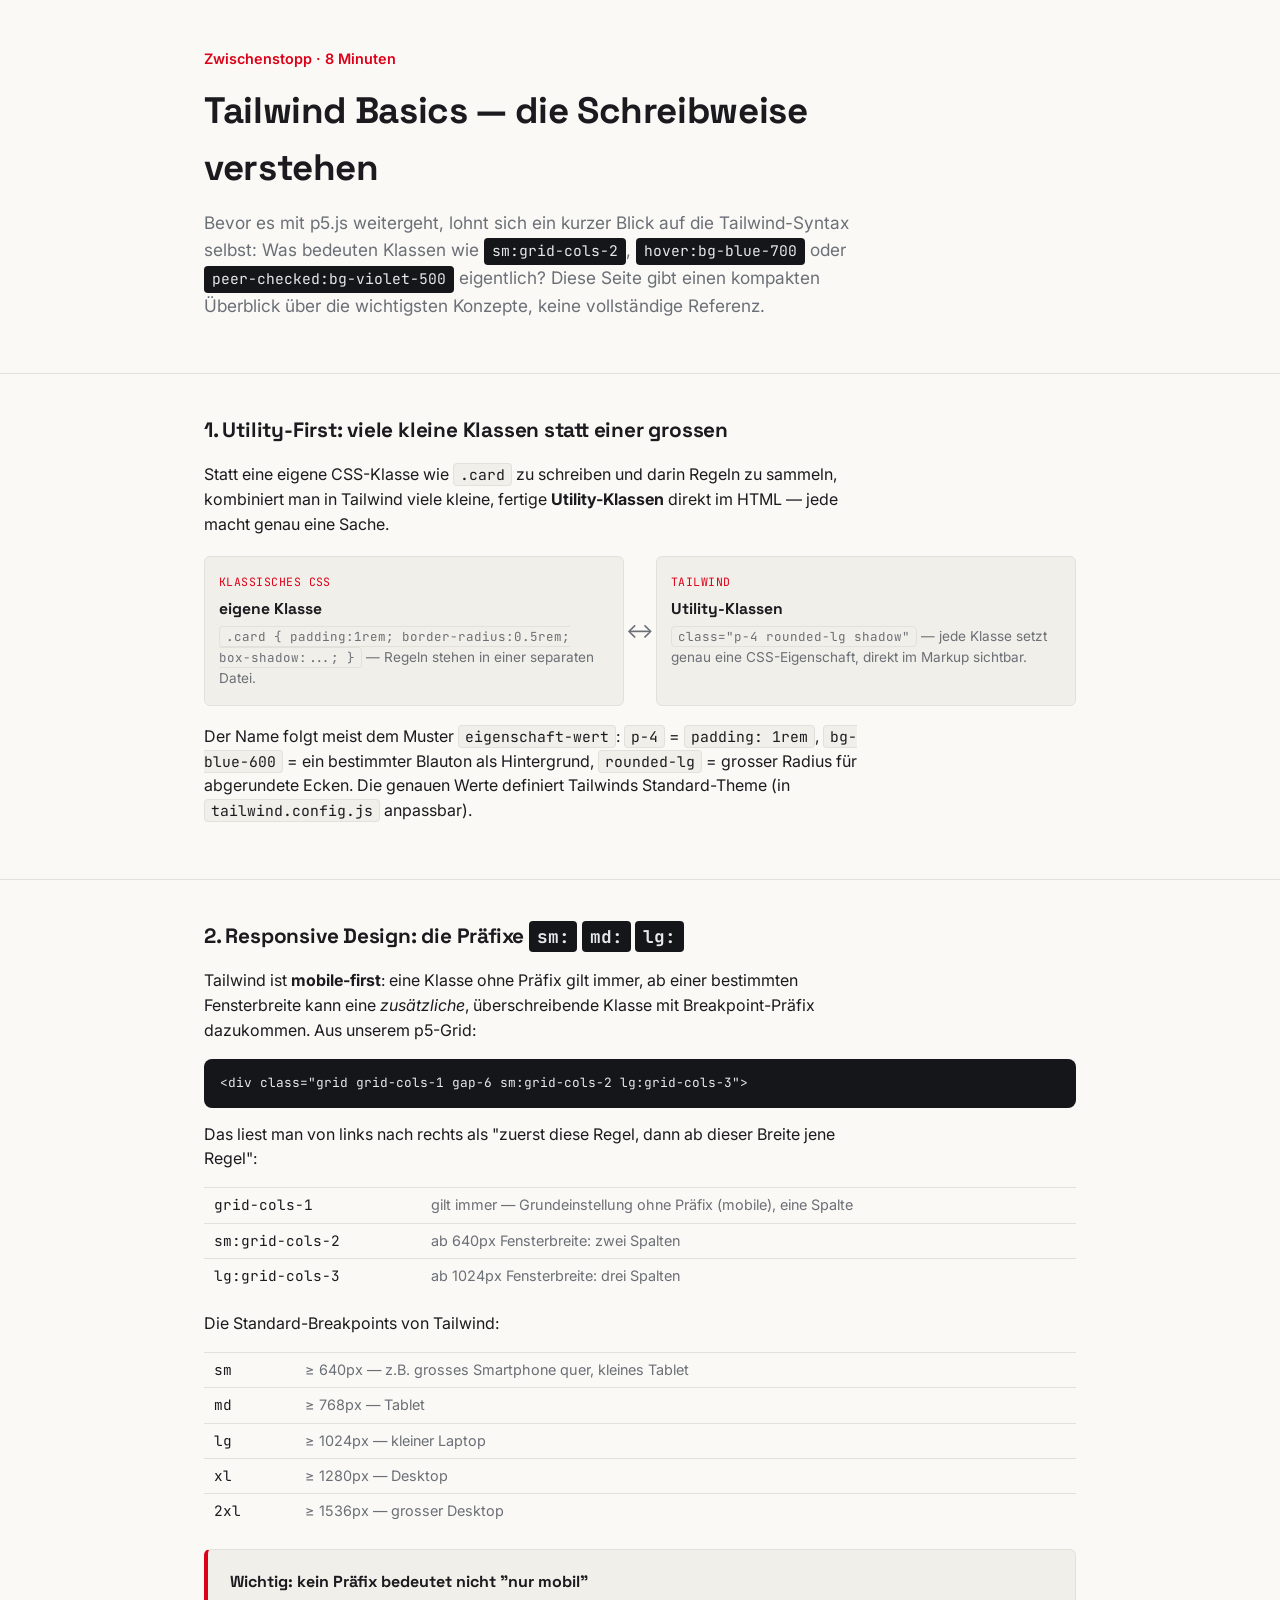
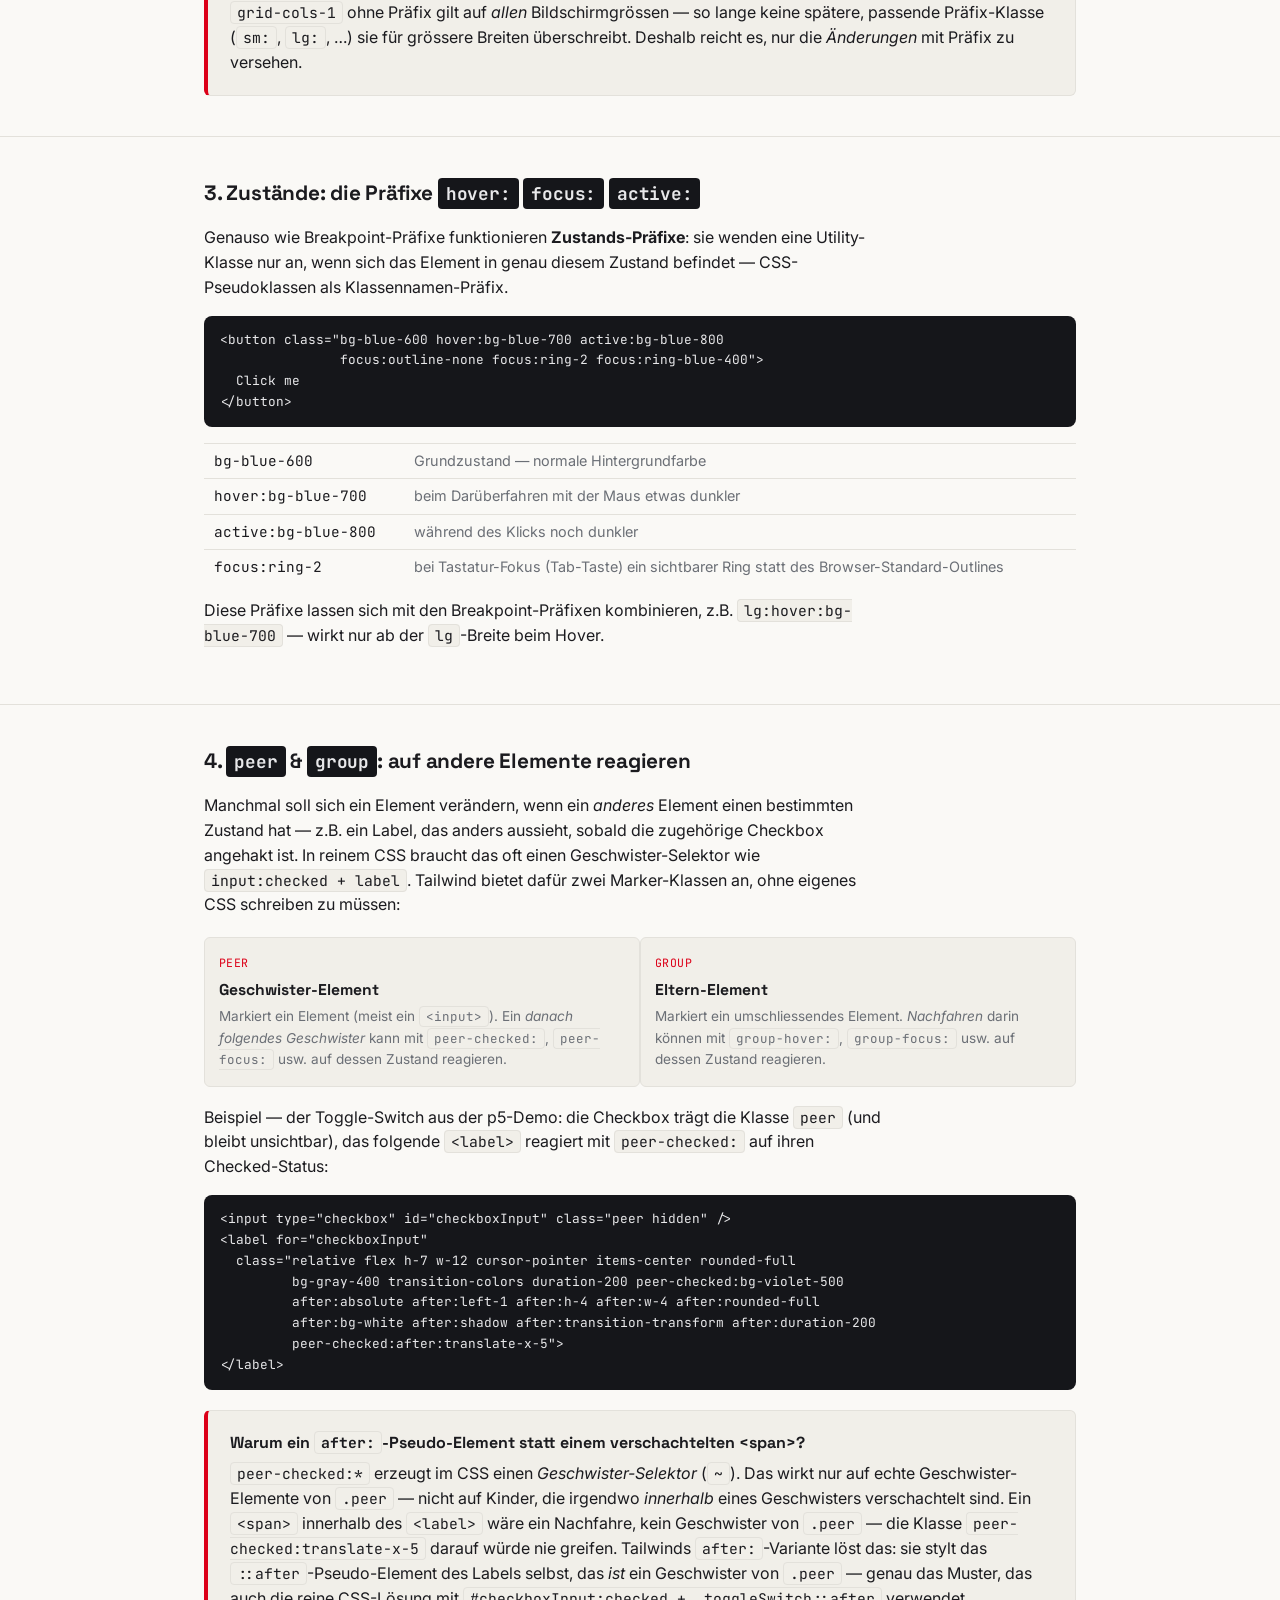
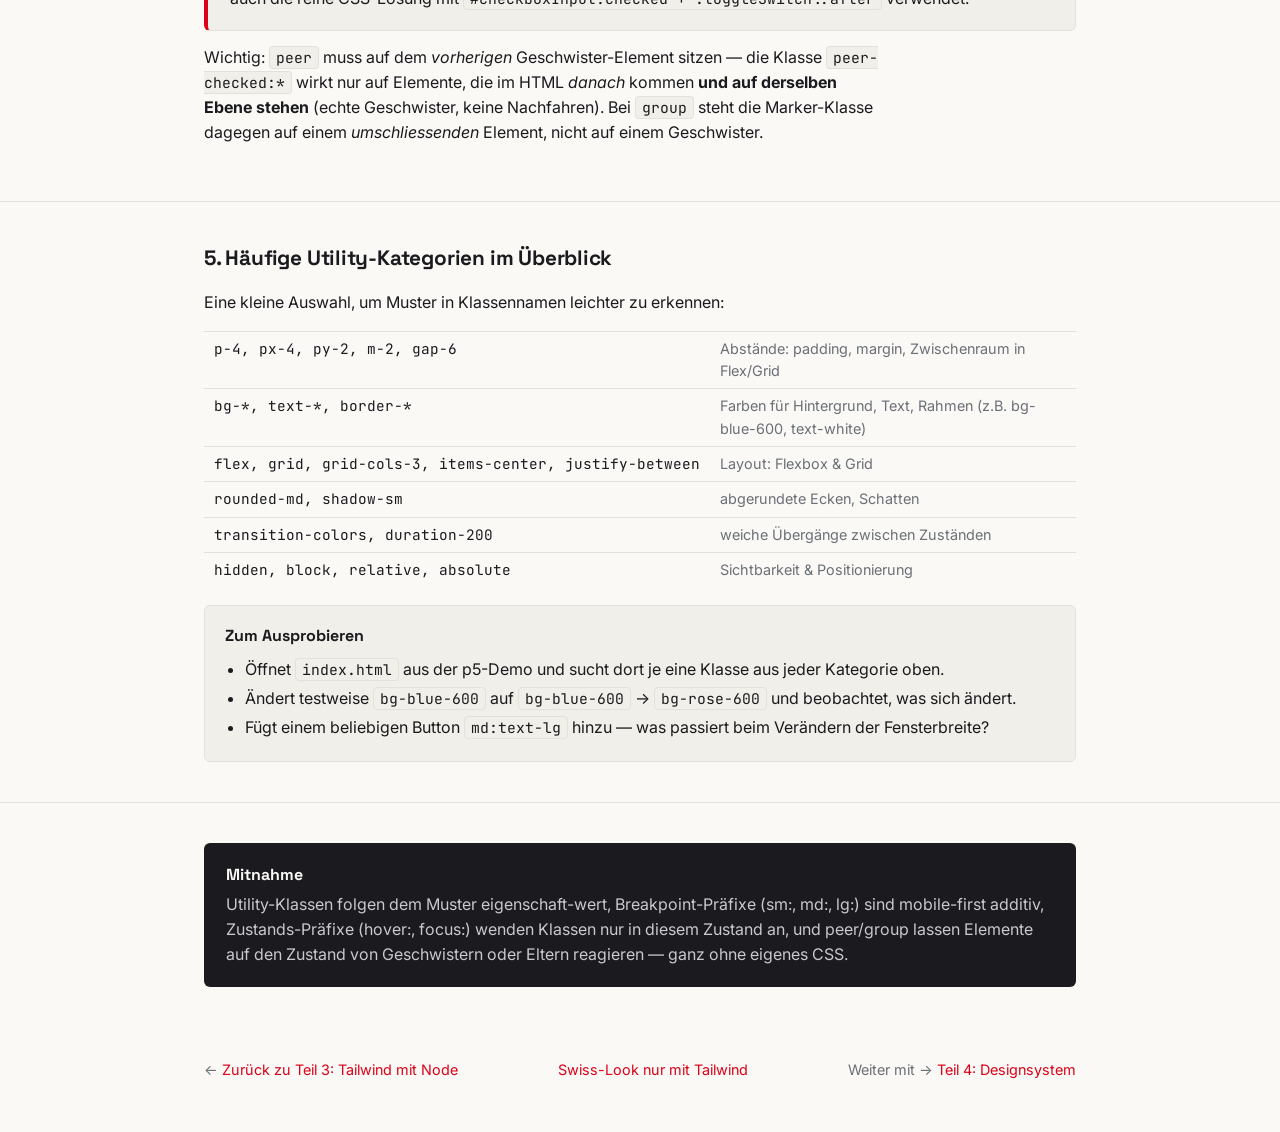
==== basic-tailwind.html @ 21e4cad6 "workshop teil3 tailwind-node" ====
<!DOCTYPE html>
<html lang="de">
<head>
<meta charset="UTF-8" />
<meta name="viewport" content="width=device-width, initial-scale=1.0" />
<title>Tailwind Basics – Konzepte auf einen Blick</title>
<style>
  @import url('https://fonts.googleapis.com/css2?family=Space+Grotesk:wght@500;700&family=Inter:wght@400;500;600&family=JetBrains+Mono:wght@400;500&display=swap');

  :root{
    --ink:#1b1b1f;
    --paper:#faf9f6;
    --muted:#6b6f76;
    --line:#e3e1db;
    --accent:#dc0018;
    --panel:#f1efe9;
    --code-bg:#15161a;
    --code-ink:#e8e8ea;
  }
  *{box-sizing:border-box;}
  html,body{margin:0;padding:0;}
  body{
    background:var(--paper);
    color:var(--ink);
    font-family:'Inter',system-ui,sans-serif;
    line-height:1.55;
    -webkit-font-smoothing:antialiased;
  }
  h1,h2,h3{
    font-family:'Space Grotesk',system-ui,sans-serif;
    font-weight:700;
    margin:0;
    letter-spacing:-0.01em;
  }
  code,.mono{font-family:'JetBrains Mono',ui-monospace,monospace;}
  .wrap{max-width:920px;margin:0 auto;padding:0 24px;}

  header.hero{border-bottom:1px solid var(--line); padding:48px 0 36px;}
  .kicker{color:var(--accent); font-weight:600; font-size:0.9rem; margin-bottom:12px;}
  h1{font-size:clamp(1.8rem, 3.4vw, 2.3rem); max-width:26ch;}
  .lead{margin-top:14px; font-size:1.08rem; color:var(--muted); max-width:62ch;}

  section{padding:40px 0; border-bottom:1px solid var(--line);}
  section:last-of-type{border-bottom:none;}
  h2{font-size:1.3rem; margin-bottom:14px;}
  p{max-width:68ch;}

  .inline-code{
    background:var(--panel);
    border:1px solid var(--line);
    border-radius:4px;
    padding:1px 6px;
    font-size:0.92em;
  }

  /* Pipeline / architecture diagram */
  .pipeline{
    display:flex;
    flex-wrap:wrap;
    align-items:stretch;
    gap:0;
    margin-top:20px;
  }
  .pipe-box{
    flex:1 1 150px;
    background:var(--panel);
    border:1px solid var(--line);
    border-radius:6px;
    padding:16px 14px;
  }
  .pipe-box .k{
    font-family:'JetBrains Mono',monospace;
    font-size:0.72rem;
    color:var(--accent);
    text-transform:uppercase;
    letter-spacing:0.04em;
    margin-bottom:6px;
    display:block;
  }
  .pipe-box strong{display:block; font-family:'Space Grotesk',sans-serif; font-size:0.98rem; margin-bottom:4px;}
  .pipe-box p{margin:0; font-size:0.85rem; color:var(--muted); max-width:none;}
  .pipe-arrow{
    display:flex; align-items:center; justify-content:center;
    flex:0 0 32px;
    color:var(--muted);
    font-size:1.3rem;
  }
  @media (max-width: 700px){
    .pipeline{flex-direction:column;}
    .pipe-arrow{transform:rotate(90deg); flex:0 0 24px;}
  }

  .watcher-box{
    display:flex;
    gap:16px;
    background:var(--panel);
    border:1px solid var(--line);
    border-left:4px solid var(--accent);
    border-radius:6px;
    padding:20px 22px;
    margin-top:20px;
  }
  .watcher-box .q{font-family:'Space Grotesk',sans-serif; font-weight:700; margin-bottom:6px;}
  .watcher-box p{margin:0; max-width:none;}

  .steps-setup{
    display:flex;
    flex-direction:column;
    gap:0;
    margin-top:20px;
  }
  .setup-item{
    display:grid;
    grid-template-columns:36px 1fr;
    gap:16px;
    padding:18px 0;
    border-top:1px solid var(--line);
  }
  .setup-item:first-child{border-top:none; padding-top:6px;}
  .setup-item .num{
    font-family:'Space Grotesk',sans-serif;
    font-weight:700;
    font-size:1.1rem;
    color:var(--accent);
  }
  .setup-item h4{font-family:'Space Grotesk',sans-serif; font-size:1rem; margin-bottom:8px;}
  .setup-item p{margin:0 0 8px; color:var(--muted); font-size:0.95rem;}

  .cmd{
    background:var(--code-bg);
    border-radius:4px;
    padding:12px 14px;
    font-size:0.85rem;
    color:var(--code-ink);
    display:flex;
    justify-content:space-between;
    align-items:center;
    gap:12px;
    overflow-x:auto;
  }
  .cmd + .cmd{margin-top:6px;}
  .cmd code{color:var(--code-ink); white-space:pre;}
  .copy-btn{
    background:transparent;
    border:1px solid #555;
    color:#ddd;
    border-radius:4px;
    padding:4px 10px;
    font-size:0.75rem;
    font-family:'Inter',sans-serif;
    cursor:pointer;
    flex-shrink:0;
  }
  .copy-btn:hover{border-color:#888; color:#fff;}
  .copy-btn.copied{border-color:var(--accent); color:var(--accent);}

  pre.file{
    background:var(--code-bg);
    color:var(--code-ink);
    padding:14px 16px;
    border-radius:8px;
    font-size:0.8rem;
    overflow-x:auto;
    margin:8px 0 0;
  }
  .file-label{
    font-family:'JetBrains Mono',monospace;
    font-size:0.78rem;
    color:var(--muted);
    margin-top:16px;
    margin-bottom:2px;
  }

  table.tree{border-collapse:collapse; width:100%; margin-top:16px; font-size:0.9rem;}
  table.tree td{padding:6px 10px; border-top:1px solid var(--line); vertical-align:top;}
  table.tree td:first-child{font-family:'JetBrains Mono',monospace; white-space:nowrap; color:var(--ink);}
  table.tree td:last-child{color:var(--muted);}

  .task{
    background:var(--panel); border:1px solid var(--line); border-radius:6px;
    padding:18px 20px; margin-top:18px;
  }
  .task strong{display:block; margin-bottom:6px; font-family:'Space Grotesk',sans-serif;}
  .task ul{margin:8px 0 0; padding-left:20px;}
  .task li{margin-bottom:4px;}

  .takeaway{background:var(--ink); color:var(--paper); border-radius:6px; padding:20px 22px;}
  .takeaway strong{color:var(--paper); font-family:'Space Grotesk',sans-serif; display:block; margin-bottom:4px;}
  .takeaway span{color:#c9c9cc;}

  footer{padding:32px 0 64px; color:var(--muted); font-size:0.9rem;}
  footer a{color:var(--accent); text-decoration:none;}

  /* Anchor classes on this page */
  .anchor-chip{
    display:inline-block;
    background:var(--code-bg);
    color:var(--code-ink);
    border-radius:4px;
    padding:2px 8px;
    font-family:'JetBrains Mono',monospace;
    font-size:0.85em;
  }
</style>
</head>
<body>

<header class="hero">
  <div class="wrap">
    <div class="kicker">Zwischenstopp · 8 Minuten</div>
    <h1>Tailwind Basics — die Schreibweise verstehen</h1>
    <p class="lead">
      Bevor es mit p5.js weitergeht, lohnt sich ein kurzer Blick auf die
      Tailwind-Syntax selbst: Was bedeuten Klassen wie
      <span class="anchor-chip">sm:grid-cols-2</span>,
      <span class="anchor-chip">hover:bg-blue-700</span> oder
      <span class="anchor-chip">peer-checked:bg-violet-500</span> eigentlich?
      Diese Seite gibt einen kompakten Überblick über die wichtigsten
      Konzepte, keine vollständige Referenz.
    </p>
  </div>
</header>

<section>
  <div class="wrap">
    <h2>1. Utility-First: viele kleine Klassen statt einer grossen</h2>
    <p>
      Statt eine eigene CSS-Klasse wie <code class="inline-code">.card</code>
      zu schreiben und darin Regeln zu sammeln, kombiniert man in Tailwind
      viele kleine, fertige <strong>Utility-Klassen</strong> direkt im
      HTML — jede macht genau eine Sache.
    </p>

    <div class="pipeline">
      <div class="pipe-box">
        <span class="k">Klassisches CSS</span>
        <strong>eigene Klasse</strong>
        <p><code class="inline-code">.card { padding:1rem; border-radius:0.5rem; box-shadow:...; }</code> — Regeln stehen in einer separaten Datei.</p>
      </div>
      <div class="pipe-arrow">↔</div>
      <div class="pipe-box">
        <span class="k">Tailwind</span>
        <strong>Utility-Klassen</strong>
        <p><code class="inline-code">class="p-4 rounded-lg shadow"</code> — jede Klasse setzt genau eine CSS-Eigenschaft, direkt im Markup sichtbar.</p>
      </div>
    </div>

    <p style="margin-top:18px;">
      Der Name folgt meist dem Muster <code class="inline-code">eigenschaft-wert</code>:
      <code class="inline-code">p-4</code> = <code class="inline-code">padding: 1rem</code>,
      <code class="inline-code">bg-blue-600</code> = ein bestimmter Blauton als Hintergrund,
      <code class="inline-code">rounded-lg</code> = grosser Radius für abgerundete Ecken.
      Die genauen Werte definiert Tailwinds Standard-Theme (in
      <code class="inline-code">tailwind.config.js</code> anpassbar).
    </p>
  </div>
</section>

<section>
  <div class="wrap">
    <h2>2. Responsive Design: die Präfixe <span class="anchor-chip">sm:</span> <span class="anchor-chip">md:</span> <span class="anchor-chip">lg:</span></h2>
    <p>
      Tailwind ist <strong>mobile-first</strong>: eine Klasse ohne Präfix gilt
      immer, ab einer bestimmten Fensterbreite kann eine
      <em>zusätzliche</em>, überschreibende Klasse mit Breakpoint-Präfix
      dazukommen. Aus unserem p5-Grid:
    </p>

    <pre class="file"><code>&lt;div class="grid grid-cols-1 gap-6 sm:grid-cols-2 lg:grid-cols-3"&gt;</code></pre>

    <p style="margin-top:14px;">
      Das liest man von links nach rechts als "zuerst diese Regel, dann ab
      dieser Breite jene Regel":
    </p>

    <table class="tree">
      <tr><td>grid-cols-1</td><td>gilt immer — Grundeinstellung ohne Präfix (mobile), eine Spalte</td></tr>
      <tr><td>sm:grid-cols-2</td><td>ab 640px Fensterbreite: zwei Spalten</td></tr>
      <tr><td>lg:grid-cols-3</td><td>ab 1024px Fensterbreite: drei Spalten</td></tr>
    </table>

    <p style="margin-top:18px;">Die Standard-Breakpoints von Tailwind:</p>
    <table class="tree">
      <tr><td>sm</td><td>≥ 640px — z.B. grosses Smartphone quer, kleines Tablet</td></tr>
      <tr><td>md</td><td>≥ 768px — Tablet</td></tr>
      <tr><td>lg</td><td>≥ 1024px — kleiner Laptop</td></tr>
      <tr><td>xl</td><td>≥ 1280px — Desktop</td></tr>
      <tr><td>2xl</td><td>≥ 1536px — grosser Desktop</td></tr>
    </table>

    <div class="watcher-box">
      <div>
        <p class="q">Wichtig: kein Präfix bedeutet nicht "nur mobil"</p>
        <p>
          <code class="inline-code">grid-cols-1</code> ohne Präfix gilt auf
          <em>allen</em> Bildschirmgrössen — so lange keine spätere,
          passende Präfix-Klasse (<code class="inline-code">sm:</code>,
          <code class="inline-code">lg:</code>, …) sie für grössere
          Breiten überschreibt. Deshalb reicht es, nur die
          <em>Änderungen</em> mit Präfix zu versehen.
        </p>
      </div>
    </div>
  </div>
</section>

<section>
  <div class="wrap">
    <h2>3. Zustände: die Präfixe <span class="anchor-chip">hover:</span> <span class="anchor-chip">focus:</span> <span class="anchor-chip">active:</span></h2>
    <p>
      Genauso wie Breakpoint-Präfixe funktionieren <strong>Zustands-Präfixe</strong>:
      sie wenden eine Utility-Klasse nur an, wenn sich das Element in genau
      diesem Zustand befindet — CSS-Pseudoklassen als Klassennamen-Präfix.
    </p>

    <pre class="file"><code>&lt;button class="bg-blue-600 hover:bg-blue-700 active:bg-blue-800
               focus:outline-none focus:ring-2 focus:ring-blue-400"&gt;
  Click me
&lt;/button&gt;</code></pre>

    <table class="tree">
      <tr><td>bg-blue-600</td><td>Grundzustand — normale Hintergrundfarbe</td></tr>
      <tr><td>hover:bg-blue-700</td><td>beim Darüberfahren mit der Maus etwas dunkler</td></tr>
      <tr><td>active:bg-blue-800</td><td>während des Klicks noch dunkler</td></tr>
      <tr><td>focus:ring-2</td><td>bei Tastatur-Fokus (Tab-Taste) ein sichtbarer Ring statt des Browser-Standard-Outlines</td></tr>
    </table>

    <p style="margin-top:14px;">
      Diese Präfixe lassen sich mit den Breakpoint-Präfixen kombinieren, z.B.
      <code class="inline-code">lg:hover:bg-blue-700</code> — wirkt nur ab
      der <code class="inline-code">lg</code>-Breite beim Hover.
    </p>
  </div>
</section>

<section>
  <div class="wrap">
    <h2>4. <span class="anchor-chip">peer</span> &amp; <span class="anchor-chip">group</span>: auf andere Elemente reagieren</h2>
    <p>
      Manchmal soll sich ein Element verändern, wenn ein <em>anderes</em>
      Element einen bestimmten Zustand hat — z.B. ein Label, das anders
      aussieht, sobald die zugehörige Checkbox angehakt ist. In reinem CSS
      braucht das oft einen Geschwister-Selektor wie
      <code class="inline-code">input:checked + label</code>. Tailwind bietet
      dafür zwei Marker-Klassen an, ohne eigenes CSS schreiben zu müssen:
    </p>

    <div class="pipeline">
      <div class="pipe-box">
        <span class="k">peer</span>
        <strong>Geschwister-Element</strong>
        <p>Markiert ein Element (meist ein <code class="inline-code">&lt;input&gt;</code>). Ein <em>danach folgendes Geschwister</em> kann mit <code class="inline-code">peer-checked:</code>, <code class="inline-code">peer-focus:</code> usw. auf dessen Zustand reagieren.</p>
      </div>
      <div class="pipe-box">
        <span class="k">group</span>
        <strong>Eltern-Element</strong>
        <p>Markiert ein umschliessendes Element. <em>Nachfahren</em> darin können mit <code class="inline-code">group-hover:</code>, <code class="inline-code">group-focus:</code> usw. auf dessen Zustand reagieren.</p>
      </div>
    </div>

    <p style="margin-top:18px;">
      Beispiel — der Toggle-Switch aus der p5-Demo: die Checkbox trägt die
      Klasse <code class="inline-code">peer</code> (und bleibt unsichtbar),
      das folgende <code class="inline-code">&lt;label&gt;</code> reagiert
      mit <code class="inline-code">peer-checked:</code> auf ihren
      Checked-Status:
    </p>

    <pre class="file"><code>&lt;input type="checkbox" id="checkboxInput" class="peer hidden" /&gt;
&lt;label for="checkboxInput"
  class="relative flex h-7 w-12 cursor-pointer items-center rounded-full
         bg-gray-400 transition-colors duration-200 peer-checked:bg-violet-500
         after:absolute after:left-1 after:h-4 after:w-4 after:rounded-full
         after:bg-white after:shadow after:transition-transform after:duration-200
         peer-checked:after:translate-x-5"&gt;
&lt;/label&gt;</code></pre>

    <div class="watcher-box">
      <div>
        <p class="q">Warum ein <code class="inline-code">after:</code>-Pseudo-Element statt einem verschachtelten &lt;span&gt;?</p>
        <p>
          <code class="inline-code">peer-checked:*</code> erzeugt im CSS einen
          <em>Geschwister-Selektor</em> (<code class="inline-code">~</code>).
          Das wirkt nur auf echte Geschwister-Elemente von
          <code class="inline-code">.peer</code> — nicht auf Kinder, die
          irgendwo <em>innerhalb</em> eines Geschwisters verschachtelt sind.
          Ein <code class="inline-code">&lt;span&gt;</code> innerhalb des
          <code class="inline-code">&lt;label&gt;</code> wäre ein Nachfahre,
          kein Geschwister von <code class="inline-code">.peer</code> — die
          Klasse <code class="inline-code">peer-checked:translate-x-5</code>
          darauf würde nie greifen. Tailwinds
          <code class="inline-code">after:</code>-Variante löst das: sie
          stylt das <code class="inline-code">::after</code>-Pseudo-Element
          des Labels selbst, das <em>ist</em> ein Geschwister von
          <code class="inline-code">.peer</code> — genau das Muster, das
          auch die reine CSS-Lösung mit
          <code class="inline-code">#checkboxInput:checked + .toggleSwitch::after</code>
          verwendet.
        </p>
      </div>
    </div>

    <p style="margin-top:14px;">
      Wichtig: <code class="inline-code">peer</code> muss auf dem
      <em>vorherigen</em> Geschwister-Element sitzen — die Klasse
      <code class="inline-code">peer-checked:*</code> wirkt nur auf Elemente,
      die im HTML <em>danach</em> kommen <strong>und auf derselben Ebene
      stehen</strong> (echte Geschwister, keine Nachfahren). Bei
      <code class="inline-code">group</code> steht die Marker-Klasse dagegen
      auf einem <em>umschliessenden</em> Element, nicht auf einem
      Geschwister.
    </p>
  </div>
</section>

<section>
  <div class="wrap">
    <h2>5. Häufige Utility-Kategorien im Überblick</h2>
    <p>Eine kleine Auswahl, um Muster in Klassennamen leichter zu erkennen:</p>
    <table class="tree">
      <tr><td>p-4, px-4, py-2, m-2, gap-6</td><td>Abstände: padding, margin, Zwischenraum in Flex/Grid</td></tr>
      <tr><td>bg-*, text-*, border-*</td><td>Farben für Hintergrund, Text, Rahmen (z.B. bg-blue-600, text-white)</td></tr>
      <tr><td>flex, grid, grid-cols-3, items-center, justify-between</td><td>Layout: Flexbox &amp; Grid</td></tr>
      <tr><td>rounded-md, shadow-sm</td><td>abgerundete Ecken, Schatten</td></tr>
      <tr><td>transition-colors, duration-200</td><td>weiche Übergänge zwischen Zuständen</td></tr>
      <tr><td>hidden, block, relative, absolute</td><td>Sichtbarkeit &amp; Positionierung</td></tr>
    </table>

    <div class="task">
      <strong>Zum Ausprobieren</strong>
      <ul>
        <li>Öffnet <code class="inline-code">index.html</code> aus der p5-Demo und sucht dort je eine Klasse aus jeder Kategorie oben.</li>
        <li>Ändert testweise <code class="inline-code">bg-blue-600</code> auf <code class="inline-code">bg-blue-600</code> → <code class="inline-code">bg-rose-600</code> und beobachtet, was sich ändert.</li>
        <li>Fügt einem beliebigen Button <code class="inline-code">md:text-lg</code> hinzu — was passiert beim Verändern der Fensterbreite?</li>
      </ul>
    </div>
  </div>
</section>

<section>
  <div class="wrap">
    <div class="takeaway">
      <strong>Mitnahme</strong>
      <span>Utility-Klassen folgen dem Muster eigenschaft-wert, Breakpoint-Präfixe (sm:, md:, lg:) sind mobile-first additiv, Zustands-Präfixe (hover:, focus:) wenden Klassen nur in diesem Zustand an, und peer/group lassen Elemente auf den Zustand von Geschwistern oder Eltern reagieren — ganz ohne eigenes CSS.</span>
    </div>
  </div>
</section>

<footer>
  <div class="wrap" style="display:flex; justify-content:space-between; flex-wrap:wrap; gap:8px;">
    <span>← <a href="teil3-tailwind-mit-node.html">Zurück zu Teil 3: Tailwind mit Node</a></span>
    <span><a href="tailwind-swiss-look.html">Swiss-Look nur mit Tailwind</a></span>
    <span>Weiter mit → <a href="teil4-designsystem.html">Teil 4: Designsystem</a></span>
   </div>
</footer>

</body>
</html>
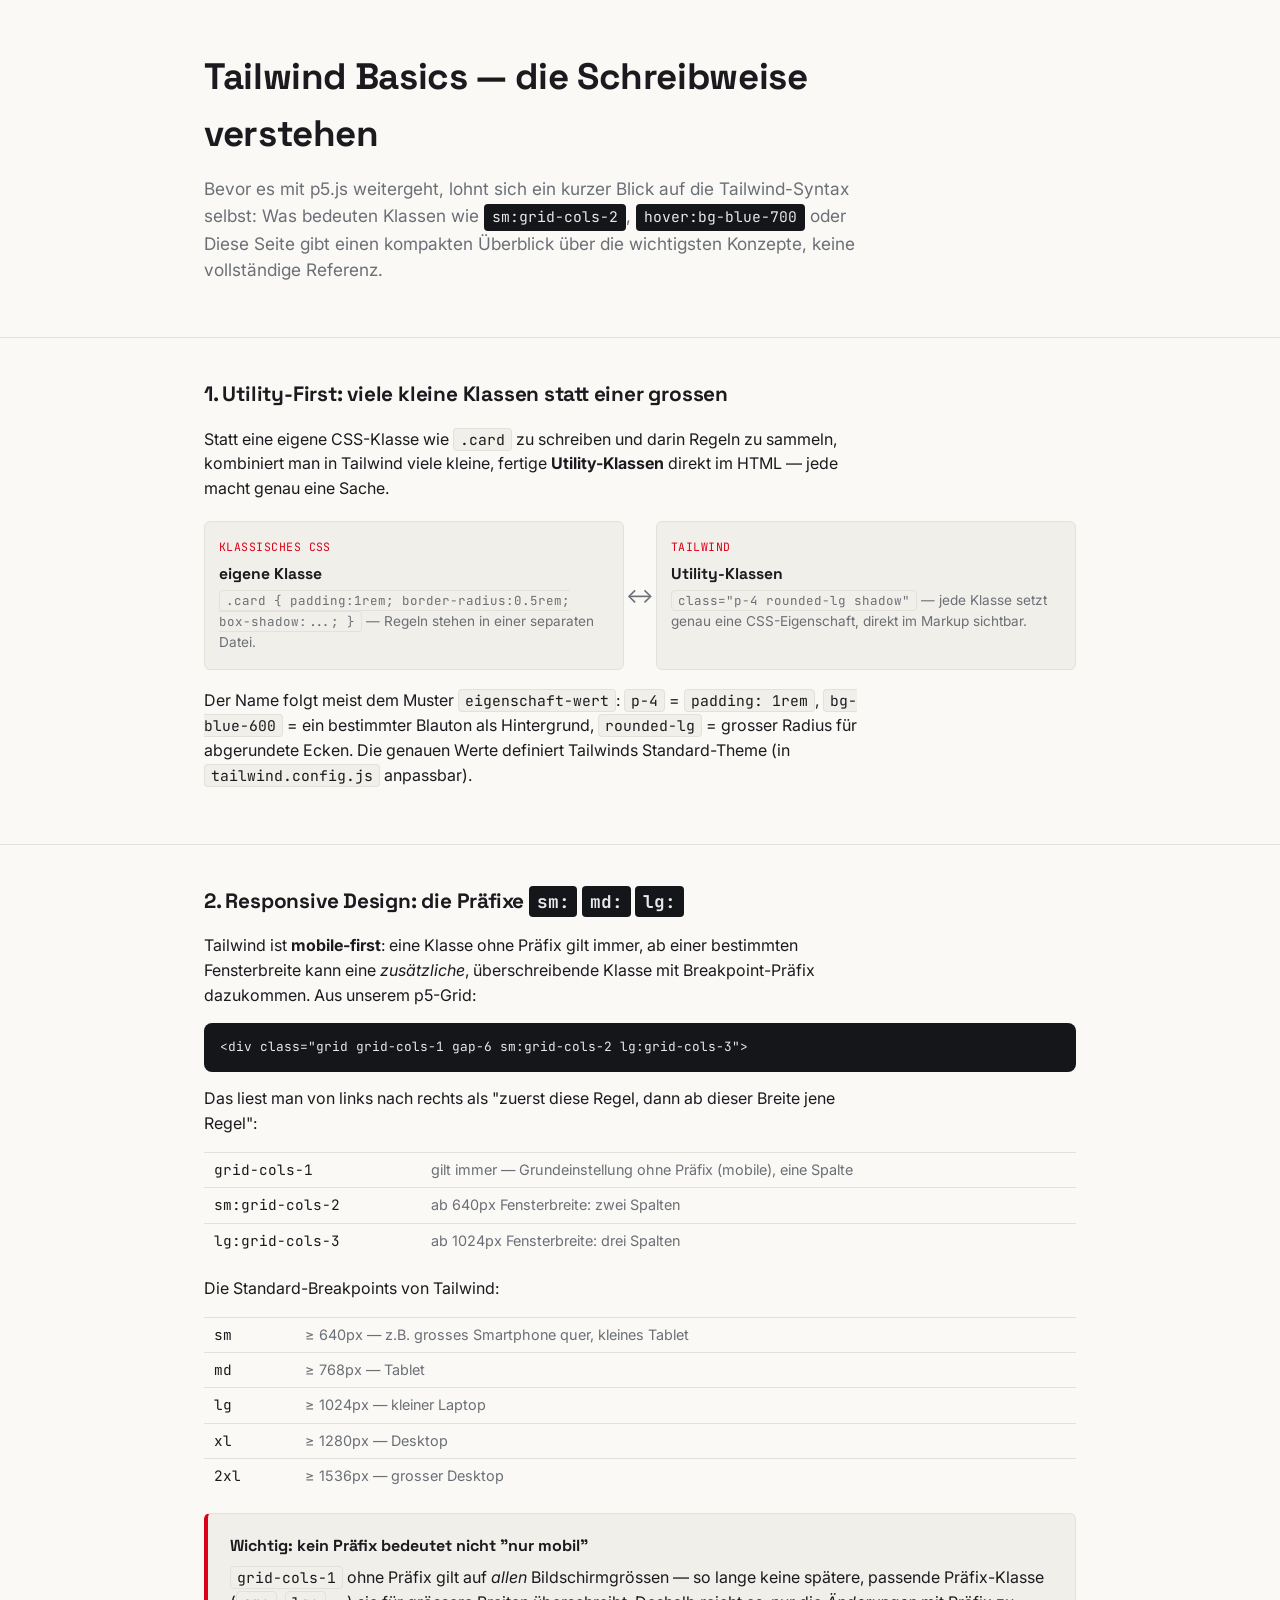
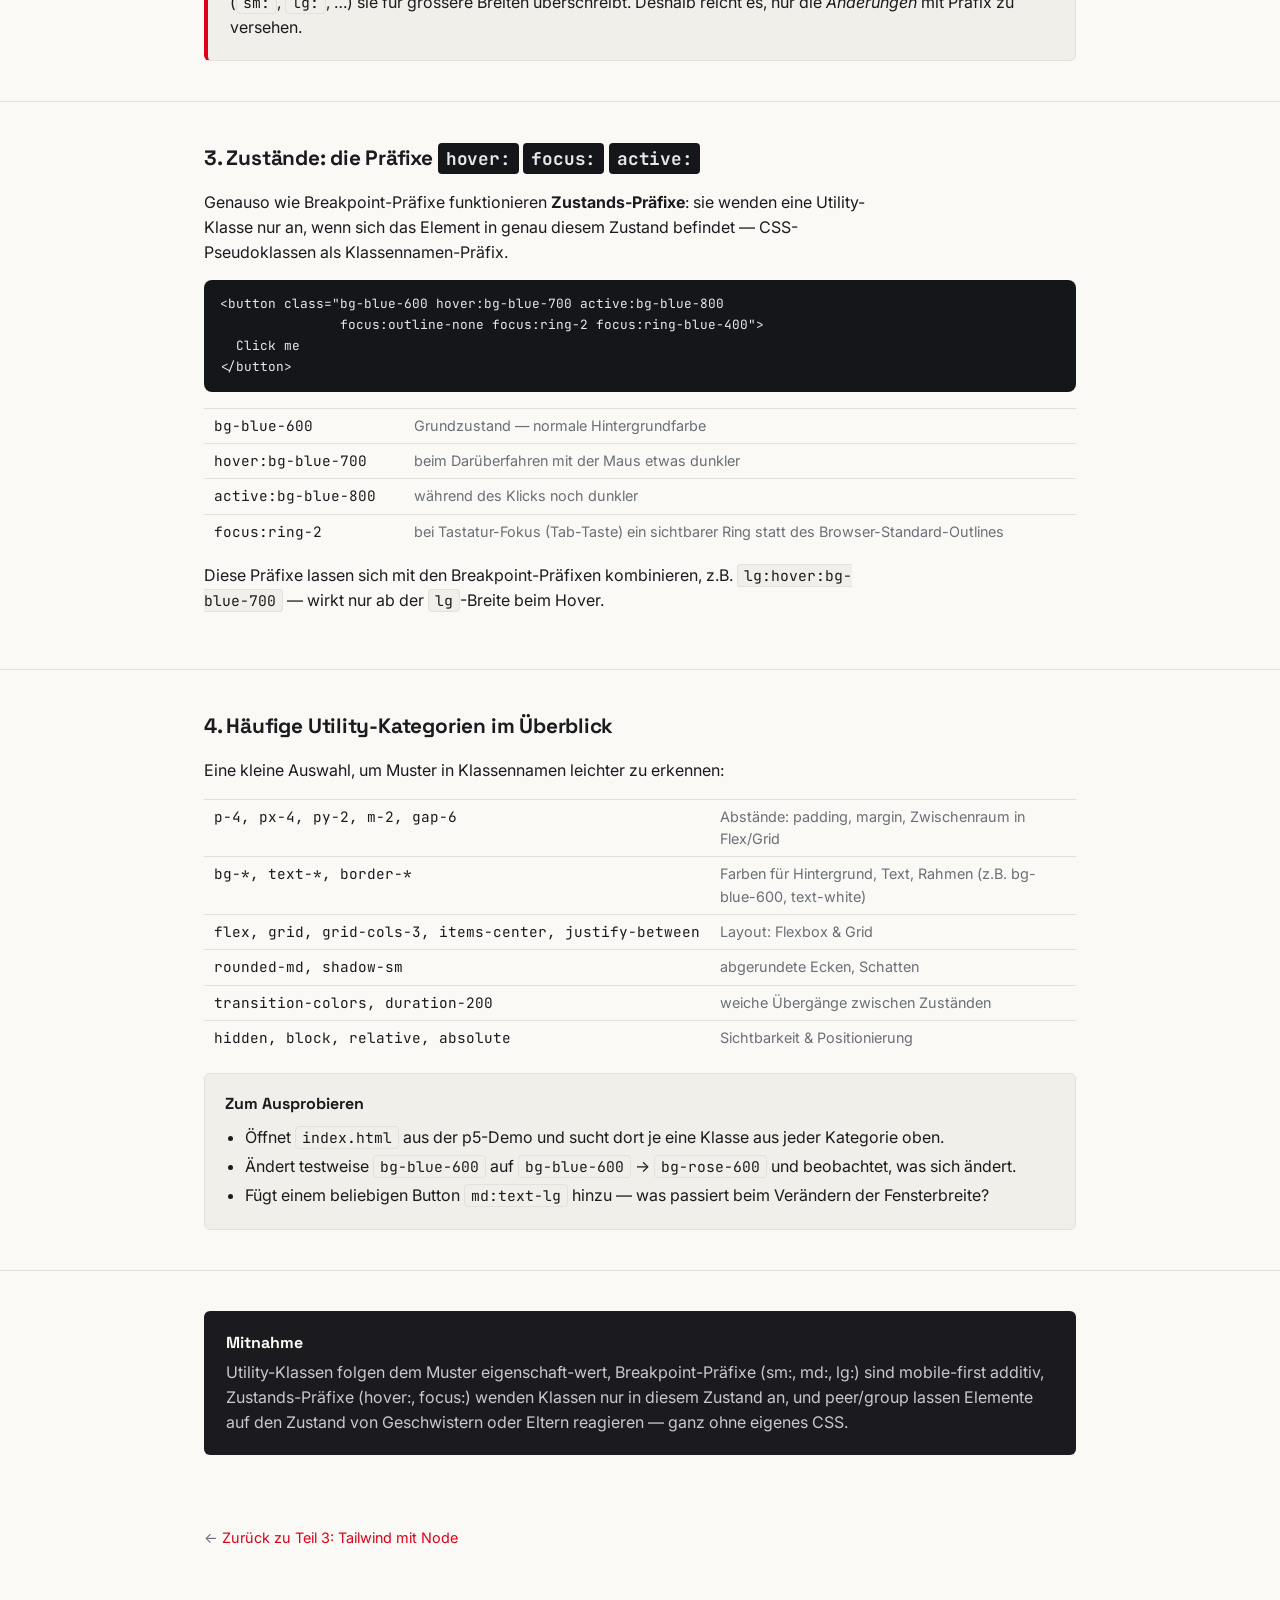
==== commit 6ce8ed05: "simplify tailwind-basics" ====
--- a/basic-tailwind.html
+++ b/basic-tailwind.html
@@ -207,14 +207,12 @@
 
 <header class="hero">
   <div class="wrap">
-    <div class="kicker">Zwischenstopp · 8 Minuten</div>
     <h1>Tailwind Basics — die Schreibweise verstehen</h1>
     <p class="lead">
       Bevor es mit p5.js weitergeht, lohnt sich ein kurzer Blick auf die
       Tailwind-Syntax selbst: Was bedeuten Klassen wie
       <span class="anchor-chip">sm:grid-cols-2</span>,
       <span class="anchor-chip">hover:bg-blue-700</span> oder
-      <span class="anchor-chip">peer-checked:bg-violet-500</span> eigentlich?
       Diese Seite gibt einen kompakten Überblick über die wichtigsten
       Konzepte, keine vollständige Referenz.
     </p>
@@ -333,89 +331,11 @@
   </div>
 </section>
 
-<section>
-  <div class="wrap">
-    <h2>4. <span class="anchor-chip">peer</span> &amp; <span class="anchor-chip">group</span>: auf andere Elemente reagieren</h2>
-    <p>
-      Manchmal soll sich ein Element verändern, wenn ein <em>anderes</em>
-      Element einen bestimmten Zustand hat — z.B. ein Label, das anders
-      aussieht, sobald die zugehörige Checkbox angehakt ist. In reinem CSS
-      braucht das oft einen Geschwister-Selektor wie
-      <code class="inline-code">input:checked + label</code>. Tailwind bietet
-      dafür zwei Marker-Klassen an, ohne eigenes CSS schreiben zu müssen:
-    </p>
-
-    <div class="pipeline">
-      <div class="pipe-box">
-        <span class="k">peer</span>
-        <strong>Geschwister-Element</strong>
-        <p>Markiert ein Element (meist ein <code class="inline-code">&lt;input&gt;</code>). Ein <em>danach folgendes Geschwister</em> kann mit <code class="inline-code">peer-checked:</code>, <code class="inline-code">peer-focus:</code> usw. auf dessen Zustand reagieren.</p>
-      </div>
-      <div class="pipe-box">
-        <span class="k">group</span>
-        <strong>Eltern-Element</strong>
-        <p>Markiert ein umschliessendes Element. <em>Nachfahren</em> darin können mit <code class="inline-code">group-hover:</code>, <code class="inline-code">group-focus:</code> usw. auf dessen Zustand reagieren.</p>
-      </div>
-    </div>
-
-    <p style="margin-top:18px;">
-      Beispiel — der Toggle-Switch aus der p5-Demo: die Checkbox trägt die
-      Klasse <code class="inline-code">peer</code> (und bleibt unsichtbar),
-      das folgende <code class="inline-code">&lt;label&gt;</code> reagiert
-      mit <code class="inline-code">peer-checked:</code> auf ihren
-      Checked-Status:
-    </p>
-
-    <pre class="file"><code>&lt;input type="checkbox" id="checkboxInput" class="peer hidden" /&gt;
-&lt;label for="checkboxInput"
-  class="relative flex h-7 w-12 cursor-pointer items-center rounded-full
-         bg-gray-400 transition-colors duration-200 peer-checked:bg-violet-500
-         after:absolute after:left-1 after:h-4 after:w-4 after:rounded-full
-         after:bg-white after:shadow after:transition-transform after:duration-200
-         peer-checked:after:translate-x-5"&gt;
-&lt;/label&gt;</code></pre>
-
-    <div class="watcher-box">
-      <div>
-        <p class="q">Warum ein <code class="inline-code">after:</code>-Pseudo-Element statt einem verschachtelten &lt;span&gt;?</p>
-        <p>
-          <code class="inline-code">peer-checked:*</code> erzeugt im CSS einen
-          <em>Geschwister-Selektor</em> (<code class="inline-code">~</code>).
-          Das wirkt nur auf echte Geschwister-Elemente von
-          <code class="inline-code">.peer</code> — nicht auf Kinder, die
-          irgendwo <em>innerhalb</em> eines Geschwisters verschachtelt sind.
-          Ein <code class="inline-code">&lt;span&gt;</code> innerhalb des
-          <code class="inline-code">&lt;label&gt;</code> wäre ein Nachfahre,
-          kein Geschwister von <code class="inline-code">.peer</code> — die
-          Klasse <code class="inline-code">peer-checked:translate-x-5</code>
-          darauf würde nie greifen. Tailwinds
-          <code class="inline-code">after:</code>-Variante löst das: sie
-          stylt das <code class="inline-code">::after</code>-Pseudo-Element
-          des Labels selbst, das <em>ist</em> ein Geschwister von
-          <code class="inline-code">.peer</code> — genau das Muster, das
-          auch die reine CSS-Lösung mit
-          <code class="inline-code">#checkboxInput:checked + .toggleSwitch::after</code>
-          verwendet.
-        </p>
-      </div>
-    </div>
-
-    <p style="margin-top:14px;">
-      Wichtig: <code class="inline-code">peer</code> muss auf dem
-      <em>vorherigen</em> Geschwister-Element sitzen — die Klasse
-      <code class="inline-code">peer-checked:*</code> wirkt nur auf Elemente,
-      die im HTML <em>danach</em> kommen <strong>und auf derselben Ebene
-      stehen</strong> (echte Geschwister, keine Nachfahren). Bei
-      <code class="inline-code">group</code> steht die Marker-Klasse dagegen
-      auf einem <em>umschliessenden</em> Element, nicht auf einem
-      Geschwister.
-    </p>
-  </div>
-</section>
-
-<section>
-  <div class="wrap">
-    <h2>5. Häufige Utility-Kategorien im Überblick</h2>
+
+
+<section>
+  <div class="wrap">
+    <h2>4. Häufige Utility-Kategorien im Überblick</h2>
     <p>Eine kleine Auswahl, um Muster in Klassennamen leichter zu erkennen:</p>
     <table class="tree">
       <tr><td>p-4, px-4, py-2, m-2, gap-6</td><td>Abstände: padding, margin, Zwischenraum in Flex/Grid</td></tr>
@@ -449,8 +369,6 @@
 <footer>
   <div class="wrap" style="display:flex; justify-content:space-between; flex-wrap:wrap; gap:8px;">
     <span>← <a href="teil3-tailwind-mit-node.html">Zurück zu Teil 3: Tailwind mit Node</a></span>
-    <span><a href="tailwind-swiss-look.html">Swiss-Look nur mit Tailwind</a></span>
-    <span>Weiter mit → <a href="teil4-designsystem.html">Teil 4: Designsystem</a></span>
    </div>
 </footer>
 
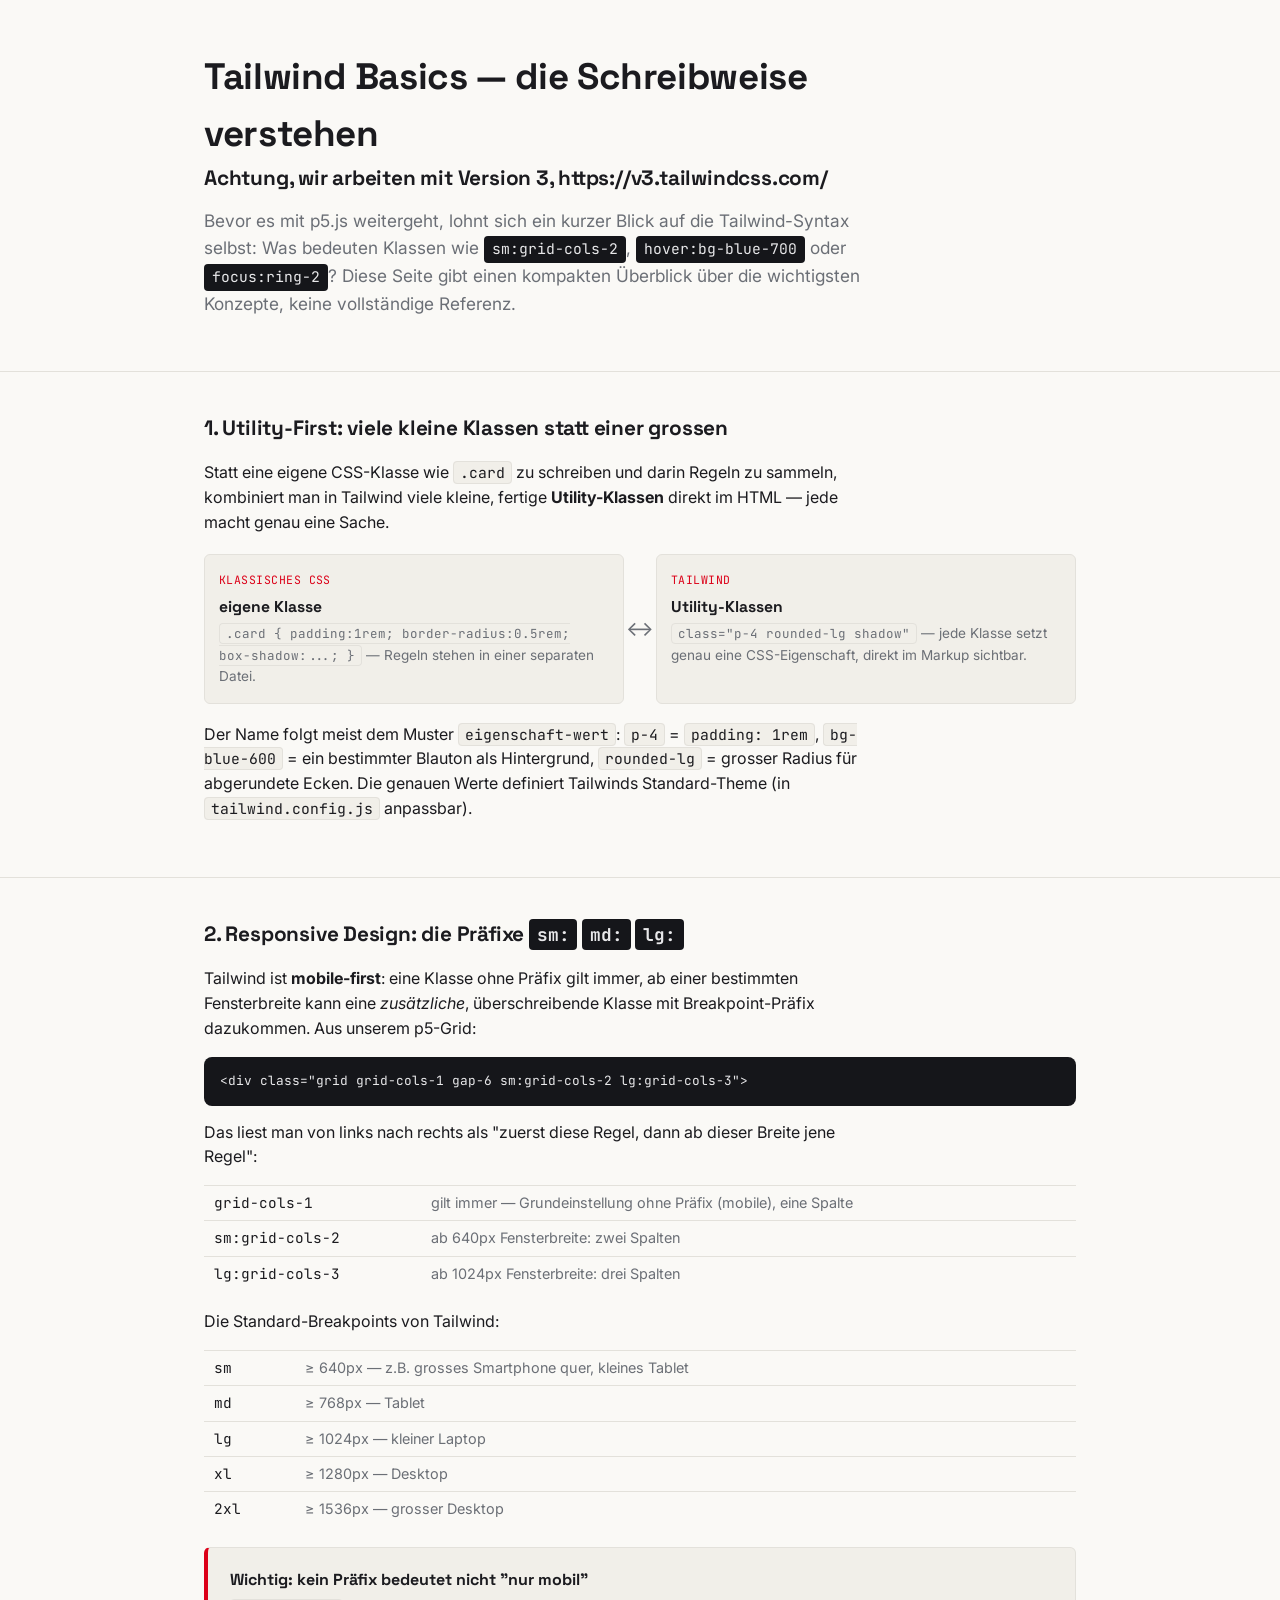
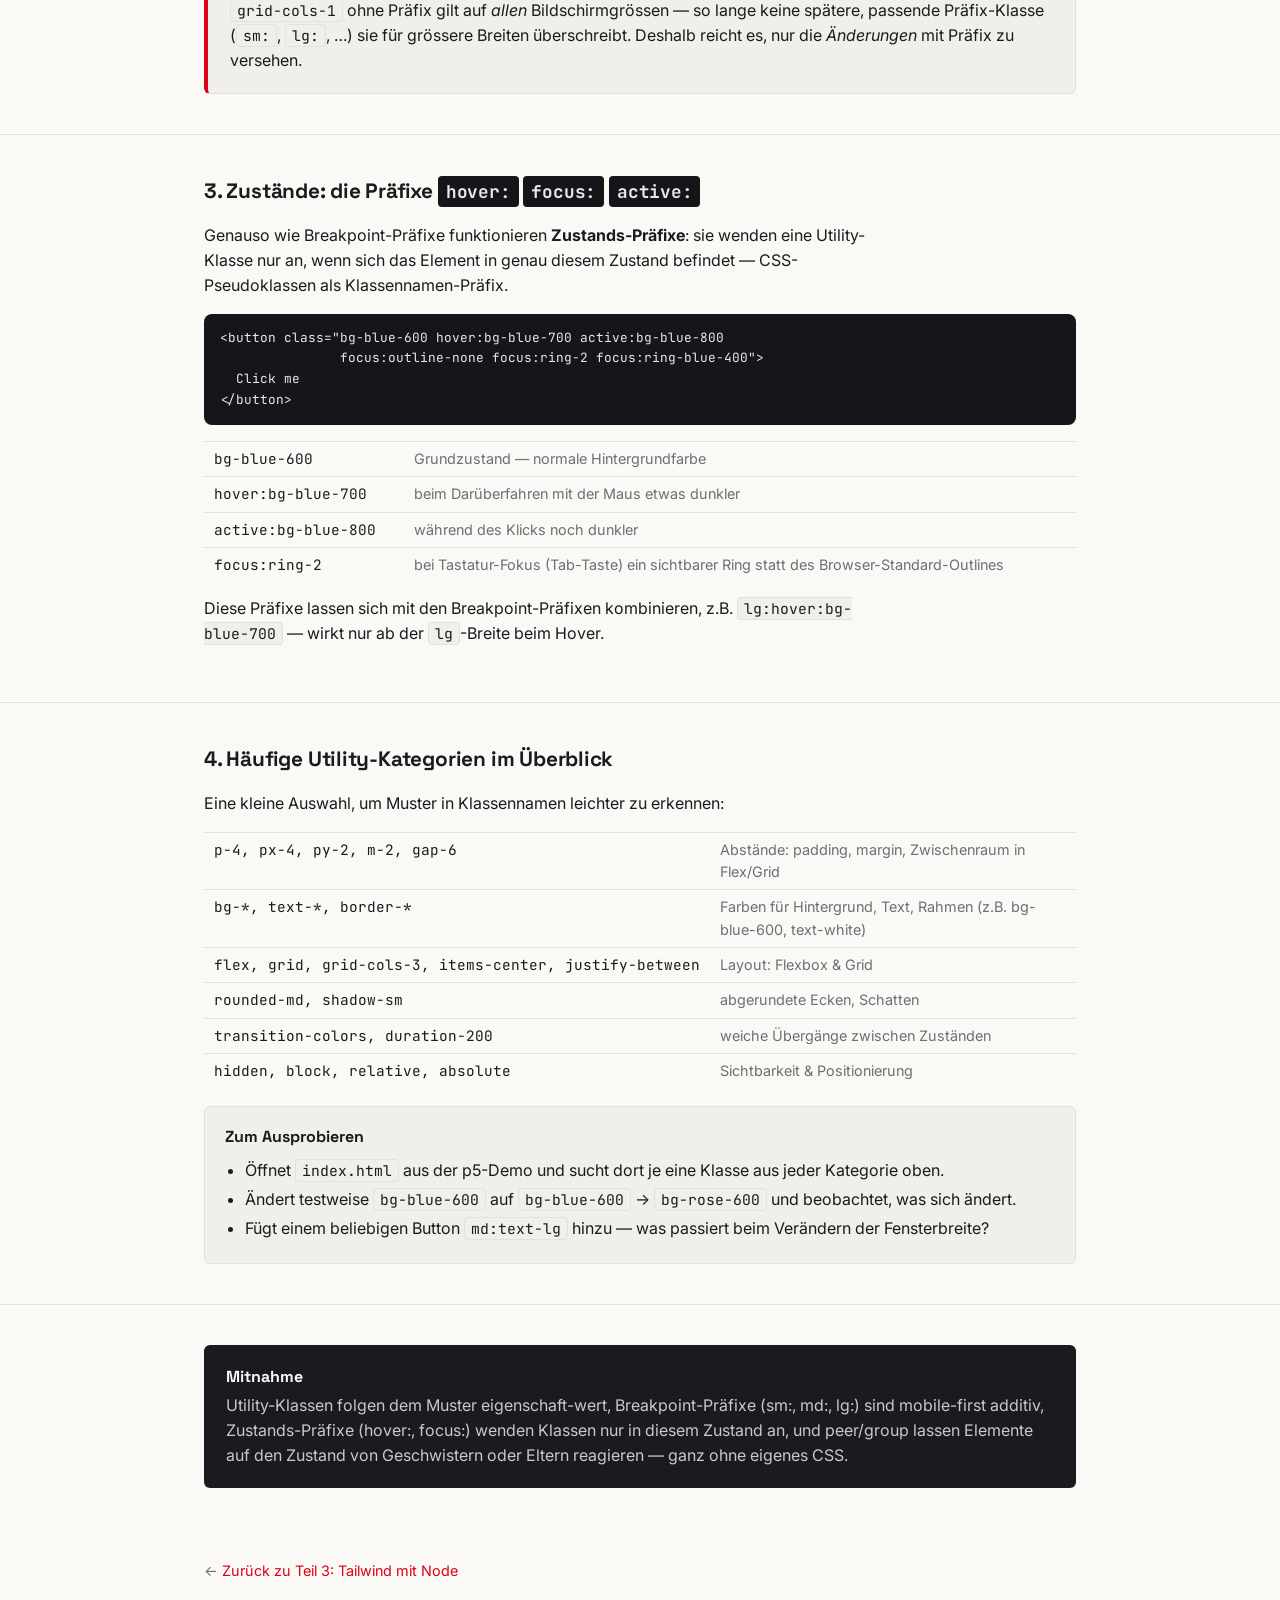
==== commit 9ed76476: "v3 link" ====
--- a/basic-tailwind.html
+++ b/basic-tailwind.html
@@ -208,11 +208,13 @@
 <header class="hero">
   <div class="wrap">
     <h1>Tailwind Basics — die Schreibweise verstehen</h1>
+    <h2>Achtung, wir arbeiten mit Version 3, https://v3.tailwindcss.com/</h2>
     <p class="lead">
       Bevor es mit p5.js weitergeht, lohnt sich ein kurzer Blick auf die
       Tailwind-Syntax selbst: Was bedeuten Klassen wie
       <span class="anchor-chip">sm:grid-cols-2</span>,
       <span class="anchor-chip">hover:bg-blue-700</span> oder
+      <span class="anchor-chip">focus:ring-2</span>?
       Diese Seite gibt einen kompakten Überblick über die wichtigsten
       Konzepte, keine vollständige Referenz.
     </p>
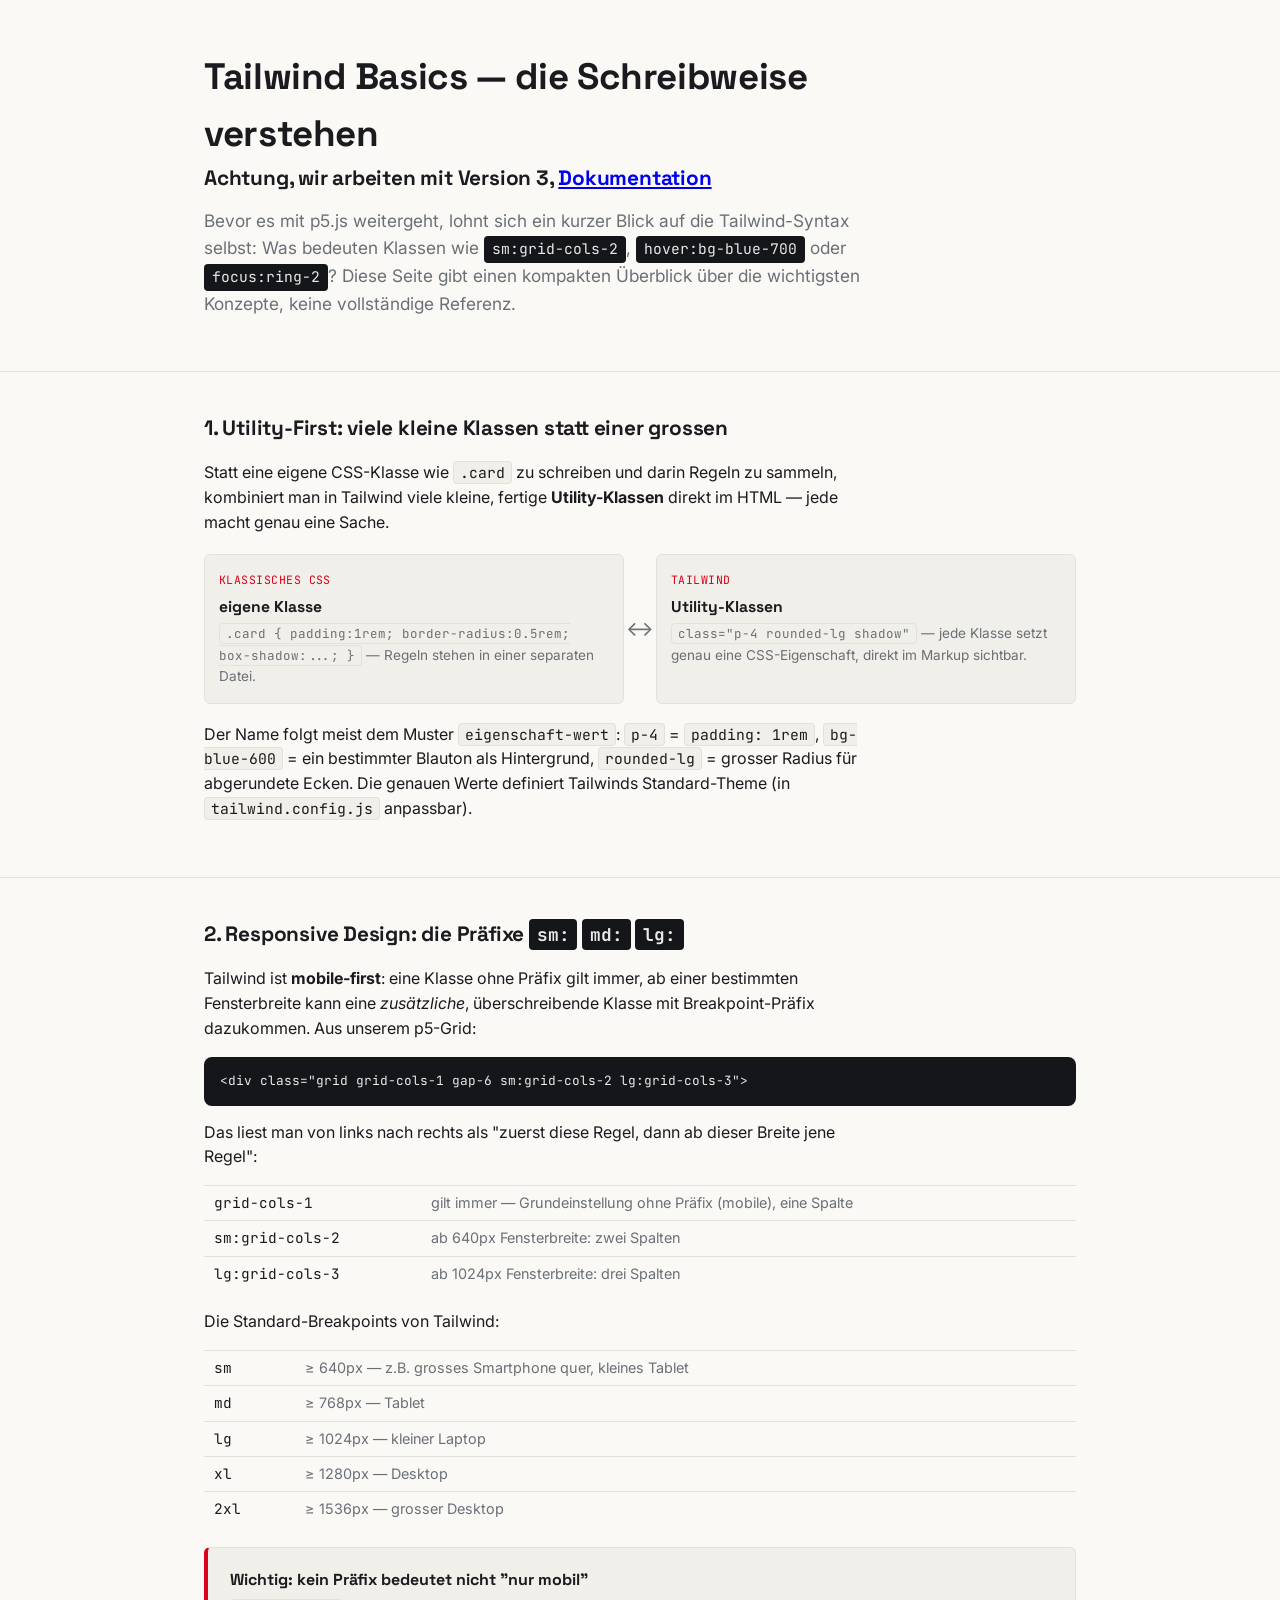
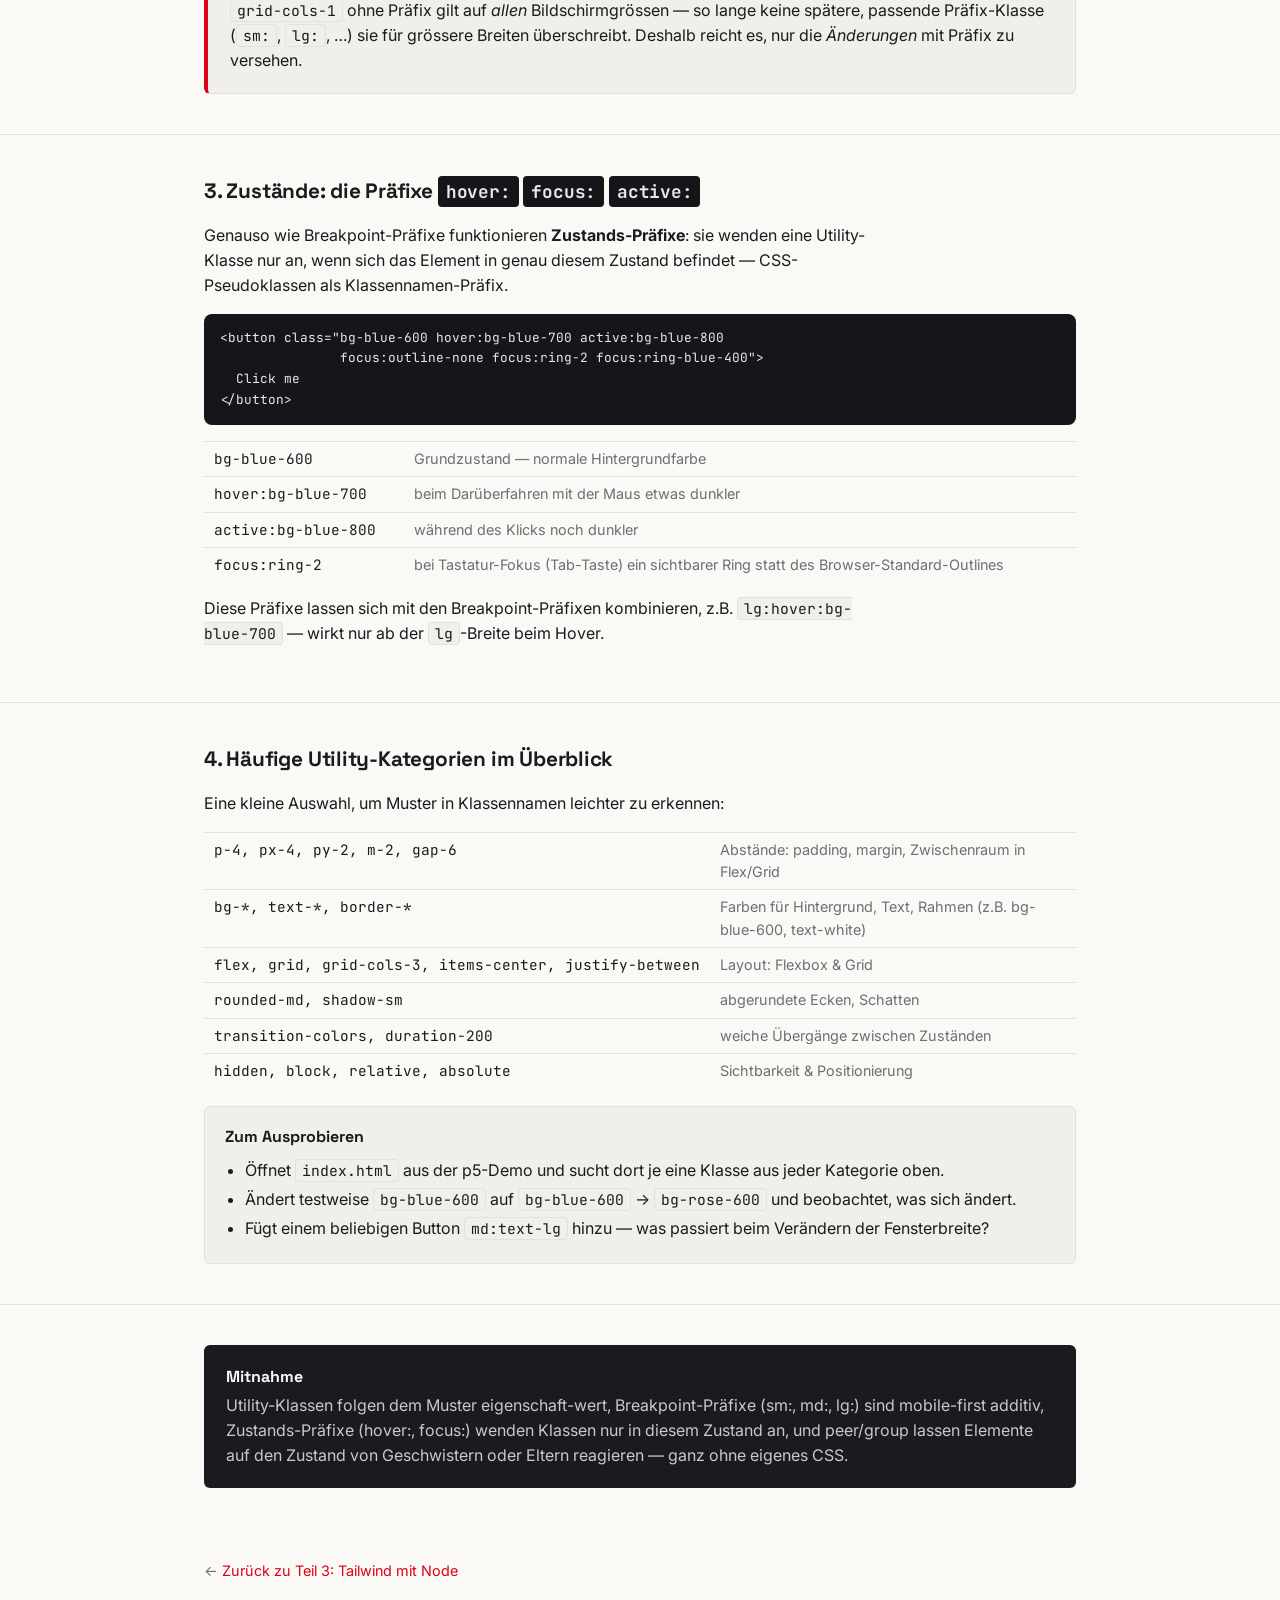
==== commit 0c7e7928: "v3 Doc" ====
--- a/basic-tailwind.html
+++ b/basic-tailwind.html
@@ -208,7 +208,7 @@
 <header class="hero">
   <div class="wrap">
     <h1>Tailwind Basics — die Schreibweise verstehen</h1>
-    <h2>Achtung, wir arbeiten mit Version 3, https://v3.tailwindcss.com/</h2>
+    <h2>Achtung, wir arbeiten mit Version 3, <a href="https://v3.tailwindcss.com/">Dokumentation</a></h2>
     <p class="lead">
       Bevor es mit p5.js weitergeht, lohnt sich ein kurzer Blick auf die
       Tailwind-Syntax selbst: Was bedeuten Klassen wie
